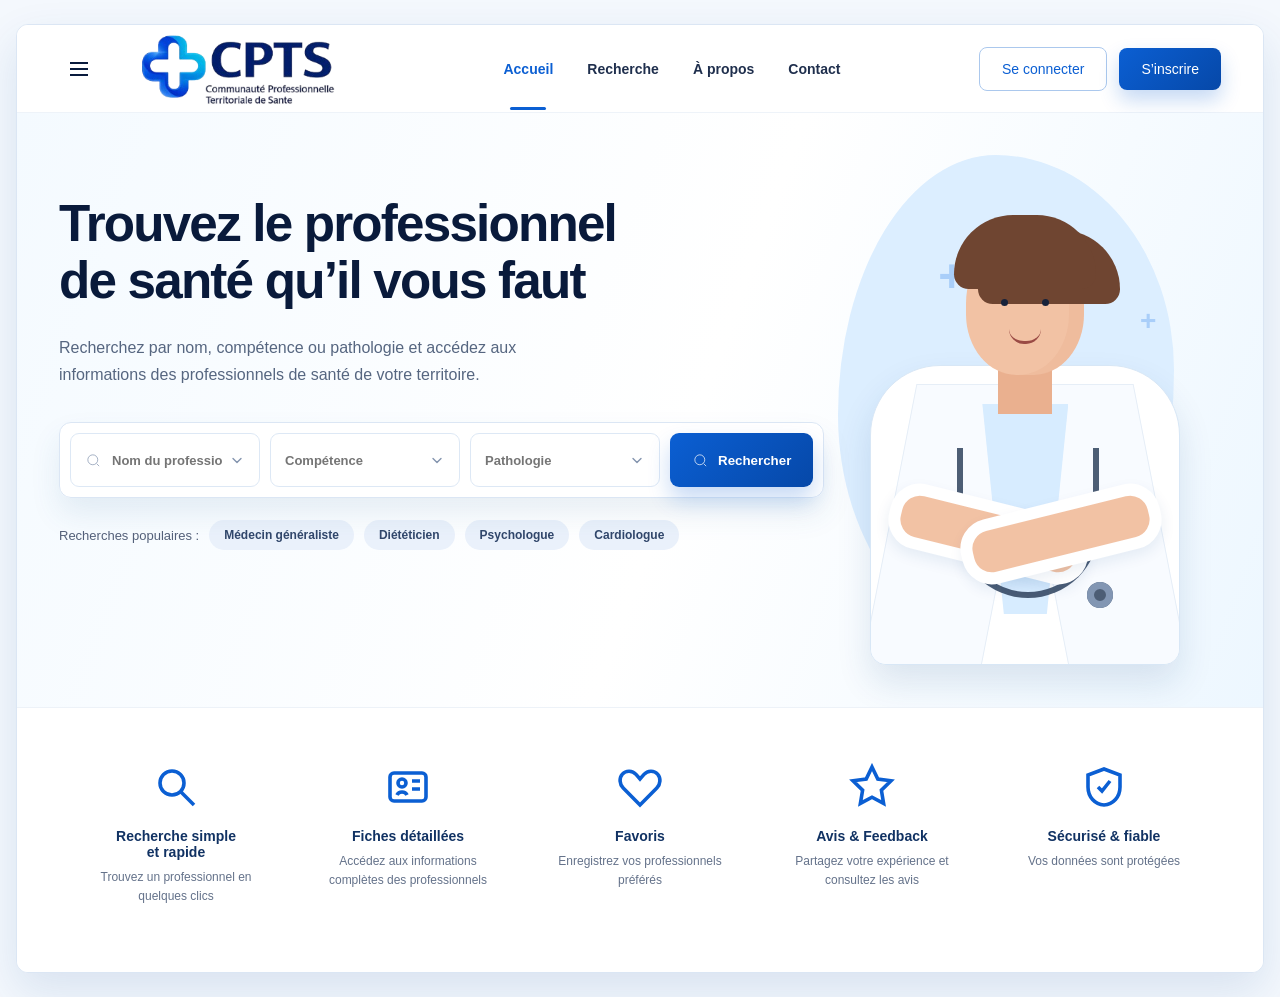
==== html/index.html @ df0cac4c "affiche login registre sur telephone" ====
<!DOCTYPE html>
<html lang="fr">

<head>
    <meta charset="UTF-8" />
    <meta name="viewport" content="width=device-width, initial-scale=1.0" />
    <title>CPTS - Recherche de professionnels de santé</title>
    <link rel="stylesheet" href="../css/index.css">
</head>

<body>
    <main class="page">
        <header id="header">
            <div class="header-left">
                <button class="sidebar-toggle" id="sidebarToggle" aria-label="Ouvrir le menu latéral">
                    <svg width="24" height="24" viewBox="0 0 24 24" fill="none" stroke="currentColor" stroke-width="2">
                        <line x1="3" y1="12" x2="21" y2="12"></line>
                        <line x1="3" y1="6" x2="21" y2="6"></line>
                        <line x1="3" y1="18" x2="21" y2="18"></line>
                    </svg>
                </button>
                <div class="brand">
                    <a href="index.html" class="logo-mark" aria-hidden="true"></a>
                </div>
            </div>

            <nav aria-label="Navigation principale">
                <a href="index.html" class="active">Accueil</a>
                <a href="recherche.html">Recherche</a>
                <a href="apropos.html">À propos</a>
                <a href="contact.html">Contact</a>
            </nav>

            <div class="header-actions">
                <a href="login.html" class="btn-outline"
                    style="text-decoration: none; display: inline-flex; align-items: center; justify-content: center;">Se
                    connecter</a>
                <a href="register.html" class="btn-primary"
                    style="text-decoration: none; display: inline-flex; align-items: center; justify-content: center;">
                    S’inscrire
                </a>
            </div>

            <button class="mobile-toggle" type="button" id="mobileMenu" aria-label="Ouvrir le menu">☰</button>
        </header>

        <section class="hero">
            <div class="hero-content">
                <h1>Trouvez le professionnel<br />de santé qu’il vous faut</h1>
                <p>
                    Recherchez par nom, compétence ou pathologie et accédez aux informations
                    des professionnels de santé de votre territoire.
                </p>

                <form class="search-panel" id="search" autocomplete="on">
                    <label class="field">
                        <svg viewBox="0 0 24 24" fill="none" stroke="currentColor">
                            <circle cx="11" cy="11" r="7"></circle>
                            <path d="M20 20l-3.5-3.5"></path>
                        </svg>
                        <input id="nameInput" type="text" placeholder="Nom du professionnel" />
                    </label>

                    <label class="field">
                        <div class="custom-select">
                            <input id="skillInput" type="text" placeholder="Compétence" autocomplete="on" />
                            <ul id="skillsList" class="dropdown-list"></ul>
                        </div>
                    </label>

                    <label class="field">
                        <div class="custom-select">
                            <input id="pathologyInput" type="text" placeholder="Pathologie" autocomplete="on" />
                            <ul id="pathologyList" class="dropdown-list"></ul>
                        </div>
                    </label>

                    <button class="search-btn" type="submit">
                        <svg width="17" height="17" viewBox="0 0 24 24" fill="none" stroke="currentColor">
                            <circle cx="11" cy="11" r="7"></circle>
                            <path d="M20 20l-3.5-3.5"></path>
                        </svg>
                        Rechercher
                    </button>
                </form>

                <div class="popular" aria-label="Recherches populaires">
                    <span>Recherches populaires :</span>
                    <button class="chip" type="button">Médecin généraliste</button>
                    <button class="chip" type="button">Diététicien</button>
                    <button class="chip" type="button">Psychologue</button>
                    <button class="chip" type="button">Cardiologue</button>
                </div>
            </div>

            <div class="doctor-visual" aria-hidden="true">
                <div class="blob"></div>
                <span class="plus one">+</span>
                <span class="plus two">+</span>
                <span class="plus three">+</span>

                <div class="doctor-card">
                    <div class="doctor-face">
                        <span class="eye left"></span>
                        <span class="eye right"></span>
                        <span class="smile"></span>
                    </div>
                    <div class="neck"></div>
                    <div class="body">
                        <div class="shirt"></div>
                        <div class="stethoscope"></div>
                    </div>
                    <div class="arms"></div>
                </div>
            </div>
        </section>

        <section class="features" aria-label="Fonctionnalités principales">
            <article class="feature">
                <div class="feature-icon">
                    <svg viewBox="0 0 24 24" fill="none" stroke="currentColor">
                        <circle cx="10" cy="10" r="6"></circle>
                        <path d="M14.5 14.5L21 21"></path>
                    </svg>
                </div>
                <h3>Recherche simple<br />et rapide</h3>
                <p>Trouvez un professionnel en quelques clics</p>
            </article>

            <article class="feature">
                <div class="feature-icon">
                    <svg viewBox="0 0 24 24" fill="none" stroke="currentColor">
                        <rect x="3" y="5" width="18" height="14" rx="2"></rect>
                        <circle cx="9" cy="10" r="2"></circle>
                        <path d="M6.5 16c.9-2 4.1-2 5 0"></path>
                        <path d="M14 9h4M14 13h4"></path>
                    </svg>
                </div>
                <h3>Fiches détaillées</h3>
                <p>Accédez aux informations complètes des professionnels</p>
            </article>

            <article class="feature">
                <div class="feature-icon">
                    <svg viewBox="0 0 24 24" fill="none" stroke="currentColor">
                        <path
                            d="M20.8 5.6c-1.8-2.1-5-1.9-6.8.1L12 8l-2-2.3C8.2 3.7 5 3.5 3.2 5.6c-1.7 2-1.5 5 .4 6.9L12 21l8.4-8.5c1.9-1.9 2.1-4.9.4-6.9z">
                        </path>
                    </svg>
                </div>
                <h3>Favoris</h3>
                <p>Enregistrez vos professionnels préférés</p>
            </article>

            <article class="feature">
                <div class="feature-icon">
                    <svg viewBox="0 0 24 24" fill="none" stroke="currentColor">
                        <path d="M12 2l2.9 6 6.6.9-4.8 4.7 1.1 6.6L12 17.1 6.2 20.2l1.1-6.6-4.8-4.7 6.6-.9L12 2z">
                        </path>
                    </svg>
                </div>
                <h3>Avis & Feedback</h3>
                <p>Partagez votre expérience et consultez les avis</p>
            </article>

            <article class="feature">
                <div class="feature-icon">
                    <svg viewBox="0 0 24 24" fill="none" stroke="currentColor">
                        <path d="M12 3l8 3v6c0 5-3.4 8.7-8 9-4.6-.3-8-4-8-9V6l8-3z"></path>
                        <path d="M9 12l2 2 4-5"></path>
                    </svg>
                </div>
                <h3>Sécurisé & fiable</h3>
                <p>Vos données sont protégées</p>
            </article>
        </section>
    </main>

    <div class="toast" id="toast">Recherche lancée</div>

    <script>
        const header = document.getElementById("header");
        const mobileMenu = document.getElementById("mobileMenu");
        const form = document.getElementById("search");
        const toast = document.getElementById("toast");
        const chips = document.querySelectorAll(".chip");
        const nameInput = document.getElementById("nameInput");
        const skillInput = document.getElementById("skillInput");

        mobileMenu.addEventListener("click", () => {
            header.classList.toggle("menu-open");
            mobileMenu.textContent = header.classList.contains("menu-open") ? "×" : "☰";
        });

        function showToast(message) {
            toast.textContent = message;
            toast.classList.add("show");
            setTimeout(() => toast.classList.remove("show"), 2200);
        }

        form.addEventListener("submit", (event) => {
            event.preventDefault();

            const name = nameInput.value.trim();
            const skill = skillInput.value;
            const pathology = document.getElementById("pathologyInput").value;

            const filters = [name, skill, pathology].filter(Boolean).join(" / ");
            showToast(filters ? `Recherche : ${filters}` : "Veuillez saisir une recherche");
        });

        chips.forEach((chip) => {
            chip.addEventListener("click", () => {
                skillInput.value = chip.textContent.trim();
                showToast(`Filtre sélectionné : ${chip.textContent.trim()}`);
            });
        });
    </script>

    <div class="sidebar-overlay" id="sidebarOverlay"></div>

    <aside class="app-sidebar" id="appSidebar">
        <div class="sidebar-header">
            <div class="brand">
                <a href="index.html" class="logo-mark" aria-hidden="true" style="width: 120px; height: 30px;"></a>
            </div>
            <button class="close-sidebar" id="closeSidebar">&times;</button>
        </div>

        <a href="#" class="nav-item">
            <svg viewBox="0 0 24 24" fill="none" stroke="currentColor">
                <path d="M20 21v-2a4 4 0 0 0-4-4H8a4 4 0 0 0-4 4v2"></path>
                <circle cx="12" cy="7" r="4"></circle>
            </svg>
            Mon profil
        </a>
        <a href="#" class="nav-item">
            <svg viewBox="0 0 24 24" fill="none" stroke="currentColor">
                <path
                    d="M20.8 5.6c-1.8-2.1-5-1.9-6.8.1L12 8l-2-2.3C8.2 3.7 5 3.5 3.2 5.6c-1.7 2-1.5 5 .4 6.9L12 21l8.4-8.5c1.9-1.9 2.1-4.9.4-6.9z">
                </path>
            </svg>
            Mes favoris
        </a>
        <a href="#" class="nav-item">
            <svg viewBox="0 0 24 24" fill="none" stroke="currentColor">
                <rect x="3" y="4" width="18" height="18" rx="2" ry="2"></rect>
                <line x1="16" y1="2" x2="16" y2="6"></line>
                <line x1="8" y1="2" x2="8" y2="6"></line>
                <line x1="3" y1="10" x2="21" y2="10"></line>
            </svg>
            Mes rendez-vous
        </a>

        <a href="login.html" class="nav-item logout">
            <svg viewBox="0 0 24 24" fill="none" stroke="currentColor">
                <path d="M9 21H5a2 2 0 0 1-2-2V5a2 2 0 0 1 2-2h4"></path>
                <polyline points="16 17 21 12 16 7"></polyline>
                <line x1="21" y1="12" x2="9" y2="12"></line>
            </svg>
            Déconnexion
        </a>
    </aside>

    <script src="../js/main.js"></script>
    <script src="../js/script.js"></script>
</body>

</html>
---- css/index.css ----
:root {
    --primary: #0b5fd3;
    --primary-dark: #0648a8;
    --primary-light: #eaf4ff;
    --cyan: #28c7df;
    --text: #091b3d;
    --muted: #6b7890;
    --border: #dbe6f4;
    --white: #ffffff;
    --shadow: 0 18px 45px rgba(18, 76, 145, 0.12);
    --radius: 18px;
}

* {
    box-sizing: border-box;
    margin: 0;
    padding: 0;
    font-family: Inter, Arial, Helvetica, sans-serif;
}

body {
    min-height: 100vh;
    background: #f4f8fd;
    color: var(--text);
}

.page {
    width: min(1280px, calc(100% - 32px));
    margin: 24px auto;
    background: var(--white);
    border: 1px solid var(--border);
    border-radius: 12px;
    overflow: hidden;
    box-shadow: var(--shadow);
}

header {
    height: 88px;
    display: flex;
    align-items: center;
    justify-content: space-between;
    padding: 0 42px;
    background: var(--white);
    border-bottom: 1px solid #eef3f9;
}

.brand {
    display: flex;
    align-items: flex-start;
    gap: 8px;
}

.logo-mark {
    width: 250px;
    height: 300px;
    margin-top: 2px;
    background-image: url("../images/logo.png");
    background-size: contain;
    background-repeat: no-repeat;
    background-position: left;
    flex-shrink: 0;
}

.brand-text strong {
    display: block;
    font-size: 28px;
    font-weight: 800;
    letter-spacing: -0.8px;
    color: #163d75;
    line-height: 0.95;
}

.brand-text span {
    display: block;
    margin-top: 5px;
    font-size: 7.5px;
    font-weight: 700;
    color: #263c5e;
    line-height: 1.15;
}

nav {
    display: flex;
    align-items: center;
    gap: 34px;
    font-size: 14px;
    font-weight: 600;
}

nav a {
    position: relative;
    text-decoration: none;
    color: #1f2f4d;
    transition: 0.2s ease;
}

nav a:hover,
nav a.active {
    color: var(--primary);
}

nav a.active::after {
    content: "";
    position: absolute;
    left: 50%;
    bottom: -33px;
    width: 36px;
    height: 3px;
    border-radius: 999px;
    background: var(--primary);
    transform: translateX(-50%);
}

.header-actions {
    display: flex;
    align-items: center;
    gap: 12px;
}

button {
    border: 0;
    cursor: pointer;
    font-weight: 700;
    transition: 0.2s ease;
}

.btn-outline,
.btn-primary {
    padding: 13px 22px;
    border-radius: 8px;
    font-size: 14px;
}

.btn-outline {
    color: var(--primary);
    background: var(--white);
    border: 1px solid #abc8ed;
}

.btn-primary {
    color: var(--white);
    background: linear-gradient(135deg, var(--primary), var(--primary-dark));
    box-shadow: 0 10px 20px rgba(11, 95, 211, 0.24);
}

.btn-outline:hover,
.btn-primary:hover,
.search-btn:hover {
    transform: translateY(-2px);
}

.mobile-toggle {
    display: none;
    width: 42px;
    height: 42px;
    border-radius: 10px;
    background: var(--primary-light);
    color: var(--primary);
    font-size: 24px;
}

.hero {
    position: relative;
    min-height: 590px;
    display: grid;
    grid-template-columns: 1.05fr 0.95fr;
    gap: 24px;
    padding: 82px 42px 42px;
    background: linear-gradient(110deg, #f4faff 0%, #ffffff 54%, #edf7ff 100%);
    overflow: hidden;
}

.hero-content {
    position: relative;
    z-index: 2;
    max-width: 820px;
    /* Increased from 660px */
}

.hero h1 {
    font-size: clamp(40px, 4vw, 58px);
    line-height: 1.12;
    letter-spacing: -1.8px;
    color: #091a3b;
    margin-bottom: 24px;
}

.hero p {
    max-width: 510px;
    color: #566680;
    font-size: 16px;
    line-height: 1.7;
    margin-bottom: 34px;
}

.search-panel {
    display: grid;
    grid-template-columns: 1.4fr 1.1fr 1.1fr auto;
    gap: 10px;
    align-items: center;
    width: min(1000px, 100%);
    padding: 10px;
    background: rgba(255, 255, 255, 0.92);
    border: 1px solid var(--border);
    border-radius: 12px;
    box-shadow: 0 16px 30px rgba(41, 94, 150, 0.1);
    backdrop-filter: blur(10px);
}

.field {
    min-height: 54px;
    width: 190px;
    display: flex;
    align-items: center;
    gap: 10px;
    padding: 0 14px;
    background: var(--white);
    border: 1px solid #dde8f5;
    border-radius: 9px;
    transition: all 0.2s ease;
}

.field:focus-within {
    border-color: var(--primary);
    box-shadow: 0 0 0 3px var(--primary-light);
}

.field svg {
    width: 17px;
    min-width: 17px;
    color: #8293ad;
}

.field input,
.field select {
    width: 100%;
    border: 0;
    outline: none;
    color: #23344f;
    background: transparent;
    font-size: 13px;
    font-weight: 600;
    cursor: pointer;

    /* Custom Dropdown Arrow */
    appearance: none;
    -webkit-appearance: none;
    -moz-appearance: none;
    background-image: url("data:image/svg+xml,%3Csvg viewBox='0 0 24 24' fill='none' stroke='%238293ad' stroke-width='2' stroke-linecap='round' stroke-linejoin='round' xmlns='http://www.w3.org/2000/svg'%3E%3Cpolyline points='6 9 12 15 18 9'%3E%3C/polyline%3E%3C/svg%3E");
    background-repeat: no-repeat;
    background-position: right center;
    background-size: 16px;
    padding-right: 22px;
    /* Ensures text doesn't overlap the new arrow */
}

.field select::-ms-expand {
    display: none;
}

.field input::-webkit-calendar-picker-indicator {
    opacity: 0;
    cursor: pointer;
}

.search-btn {
    min-height: 54px;
    padding: 0 22px;
    display: flex;
    align-items: center;
    gap: 9px;
    border-radius: 9px;
    color: var(--white);
    background: linear-gradient(135deg, var(--primary), var(--primary-dark));
    box-shadow: 0 12px 22px rgba(11, 95, 211, 0.23);
}

.popular {
    display: flex;
    align-items: center;
    flex-wrap: wrap;
    gap: 10px;
    margin-top: 22px;
    color: #54617a;
    font-size: 13px;
}

.chip {
    border: 0;
    padding: 8px 15px;
    border-radius: 999px;
    background: #eaf1fb;
    color: #31476b;
    font-size: 12px;
    font-weight: 700;
}

.chip:hover {
    background: #dceaff;
    color: var(--primary);
}

.doctor-visual {
    position: relative;
    display: flex;
    align-items: flex-end;
    justify-content: center;
    z-index: 1;
}

.blob {
    position: absolute;
    right: 28px;
    bottom: 10px;
    width: min(520px, 95%);
    height: 500px;
    border-radius: 47% 53% 44% 56% / 52% 43% 57% 48%;
    background: #dceeff;
    z-index: -1;
}

.plus {
    position: absolute;
    color: #a9cef9;
    font-weight: 900;
    font-size: 46px;
    user-select: none;
}

.plus.one {
    top: 54px;
    left: 90px;
}

.plus.two {
    right: 46px;
    top: 110px;
    font-size: 28px;
}

.plus.three {
    right: 172px;
    top: 210px;
    font-size: 20px;
    transform: rotate(45deg);
}

.doctor-card {
    width: min(410px, 92%);
    height: 470px;
    position: relative;
    display: flex;
    align-items: flex-end;
    justify-content: center;
}

.doctor-face {
    position: absolute;
    top: 38px;
    width: 118px;
    height: 142px;
    border-radius: 56% 56% 48% 48%;
    background: #f2c2a4;
    box-shadow: inset -15px 0 0 rgba(208, 137, 104, 0.12);
    z-index: 5;
}

.doctor-face::before {
    content: "";
    position: absolute;
    top: -18px;
    left: -12px;
    width: 142px;
    height: 74px;
    border-radius: 80px 80px 20px 20px;
    background: #6f4531;
    box-shadow: 24px 15px 0 #6f4531;
}

.eye {
    position: absolute;
    top: 66px;
    width: 7px;
    height: 7px;
    border-radius: 50%;
    background: #17223a;
    z-index: 6;
}

.eye.left {
    left: 35px;
}

.eye.right {
    right: 35px;
}

.smile {
    position: absolute;
    left: 43px;
    top: 96px;
    width: 32px;
    height: 15px;
    border-bottom: 3px solid #9a4b45;
    border-radius: 0 0 30px 30px;
    z-index: 6;
}

.neck {
    position: absolute;
    top: 165px;
    width: 54px;
    height: 54px;
    background: #eab08f;
    z-index: 4;
}

.body {
    position: absolute;
    bottom: 0;
    width: 310px;
    height: 300px;
    background: #ffffff;
    border-radius: 70px 70px 16px 16px;
    box-shadow: 0 18px 35px rgba(17, 66, 127, 0.12);
    border: 1px solid #d8e7f6;
    overflow: hidden;
}

.body::before,
.body::after {
    content: "";
    position: absolute;
    top: 18px;
    width: 118px;
    height: 280px;
    background: #f8fbff;
    border: 1px solid #e6eef7;
}

.body::before {
    left: 18px;
    transform: skewX(-11deg);
}

.body::after {
    right: 18px;
    transform: skewX(11deg);
}

.shirt {
    position: absolute;
    top: 38px;
    left: 50%;
    transform: translateX(-50%);
    width: 86px;
    height: 210px;
    background: #d7ecff;
    clip-path: polygon(0 0, 100% 0, 75% 100%, 25% 100%);
    z-index: 3;
}

.stethoscope {
    position: absolute;
    top: 82px;
    left: 86px;
    width: 142px;
    height: 150px;
    border: 6px solid #31445f;
    border-top: 0;
    border-radius: 0 0 80px 80px;
    z-index: 5;
    opacity: 0.86;
}

.stethoscope::after {
    content: "";
    position: absolute;
    right: -20px;
    bottom: -16px;
    width: 26px;
    height: 26px;
    border-radius: 50%;
    background: #31445f;
    box-shadow: inset 0 0 0 7px #6f86a7;
}

.arms {
    position: absolute;
    bottom: 110px;
    width: 360px;
    height: 70px;
    z-index: 6;
}

.arms::before,
.arms::after {
    content: "";
    position: absolute;
    top: 16px;
    width: 180px;
    height: 42px;
    border-radius: 30px;
    background: #f2c2a4;
    border: 12px solid #ffffff;
    box-shadow: 0 6px 14px rgba(17, 66, 127, 0.08);
}

.arms::before {
    left: 42px;
    transform: rotate(14deg);
}

.arms::after {
    right: 42px;
    transform: rotate(-14deg);
}

.features {
    display: grid;
    grid-template-columns: repeat(5, 1fr);
    gap: 22px;
    padding: 42px 54px 54px;
    background: var(--white);
    border-top: 1px solid #edf2f8;
}

.feature {
    text-align: center;
    padding: 12px;
}

.feature-icon {
    width: 50px;
    height: 50px;
    margin: 0 auto 16px;
    display: grid;
    place-items: center;
    color: var(--primary);
}

.feature-icon svg {
    width: 48px;
    height: 48px;
    stroke-width: 1.8;
}

.feature h3 {
    font-size: 14px;
    color: #113263;
    margin-bottom: 8px;
}

.feature p {
    color: #64728a;
    font-size: 12px;
    line-height: 1.6;
}

.toast {
    position: fixed;
    left: 50%;
    bottom: 24px;
    transform: translateX(-50%) translateY(120px);
    opacity: 0;
    padding: 14px 18px;
    border-radius: 999px;
    background: #0b5fd3;
    color: white;
    font-size: 14px;
    font-weight: 700;
    box-shadow: 0 18px 40px rgba(11, 95, 211, 0.25);
    transition: 0.3s ease;
    z-index: 10;
}

.toast.show {
    transform: translateX(-50%) translateY(0);
    opacity: 1;
}

@media (max-width: 1000px) {
    header {
        padding: 0 24px;
    }

    nav,
    .header-actions {
        display: none;
    }

    .mobile-toggle {
        display: block;
    }

    header {
        position: relative;
    }

    header.menu-open nav,
    header.menu-open .header-actions {
        position: absolute;
        left: 32px;
        right: 32px;
        z-index: 20;
        display: grid;
        gap: 14px;
        padding: 20px;
        background: white;
        border: 1px solid var(--border);
        box-shadow: var(--shadow);
    }

    header.menu-open nav {
        top: 96px;
        border-radius: 16px 16px 0 0;
    }

    header.menu-open .header-actions {
        top: 285px;
        border-radius: 0 0 16px 16px;
    }

    header.menu-open nav a.active::after {
        display: none;
    }

    .hero {
        grid-template-columns: 1fr;
        padding: 56px 24px 24px;
    }

    .doctor-card {
        height: 390px;
    }

    .features {
        grid-template-columns: repeat(2, 1fr);
    }
}

@media (max-width: 760px) {
    .page {
        width: min(100% - 20px, 1280px);
        margin: 10px auto;
    }

    .brand-text strong {
        font-size: 23px;
    }

    .hero h1 {
        font-size: 34px;
    }

    .search-panel {
        grid-template-columns: 1fr;
    }

    .search-btn {
        justify-content: center;
    }

    .features {
        grid-template-columns: 1fr;
        padding: 30px 24px;
    }
}

/* --- BOUTON TOGGLE (HAMBURGER GAUCHE) --- */
.sidebar-toggle {
    background: transparent;
    border: none;
    color: var(--text);
    cursor: pointer;
    padding: 8px;
    margin-right: 16px;
    display: flex;
    align-items: center;
    justify-content: center;
    border-radius: 8px;
    transition: background 0.2s, color 0.2s;
}

.sidebar-toggle:hover {
    background: var(--primary-light);
    color: var(--primary);
}

.header-left {
    display: flex;
    align-items: center;
}

/* --- LE MENU LATÉRAL COULISSANT (SIDEBAR) --- */
.app-sidebar {
    position: fixed;
    top: 0;
    left: -320px;
    /* Caché par défaut en dehors de l'écran */
    width: 280px;
    height: 100vh;
    background: var(--white);
    box-shadow: 4px 0 24px rgba(9, 27, 61, 0.15);
    z-index: 1000;
    transition: left 0.3s cubic-bezier(0.4, 0, 0.2, 1);
    display: flex;
    flex-direction: column;
    padding: 24px 16px;
    overflow-y: auto;
}

.app-sidebar.open {
    left: 0;
    /* Apparaît à l'écran */
}

/* --- OVERLAY (FOND SOMBRE QUAND LE MENU EST OUVERT) --- */
.sidebar-overlay {
    position: fixed;
    top: 0;
    left: 0;
    width: 100vw;
    height: 100vh;
    background: rgba(9, 27, 61, 0.4);
    backdrop-filter: blur(2px);
    z-index: 999;
    opacity: 0;
    visibility: hidden;
    transition: all 0.3s ease;
}

.sidebar-overlay.open {
    opacity: 1;
    visibility: visible;
}

/* --- EN-TÊTE ET LIENS DE LA SIDEBAR --- */
.sidebar-header {
    display: flex;
    align-items: center;
    justify-content: space-between;
    margin-bottom: 32px;
    padding: 0 8px;
}

.close-sidebar {
    background: none;
    border: none;
    font-size: 28px;
    color: var(--muted);
    cursor: pointer;
    line-height: 1;
}

.close-sidebar:hover {
    color: var(--primary);
}

.nav-item {
    display: flex;
    align-items: center;
    gap: 12px;
    padding: 12px 16px;
    color: var(--muted);
    text-decoration: none;
    border-radius: 8px;
    font-weight: 600;
    font-size: 14px;
    transition: all 0.2s ease;
    margin-bottom: 4px;
}

.nav-item svg {
    width: 20px;
    height: 20px;
    stroke-width: 2;
}

.nav-item:hover {
    background: #f8fbff;
    color: var(--primary);
}

.nav-item.active {
    background: var(--primary-light);
    color: var(--primary);
}

.nav-item.logout {
    margin-top: auto;
    color: #d6324b;
}

.nav-item.logout:hover {
    background: #fff0f2;
}

.custom-select {
    position: relative;
    width: 100%;
}

.dropdown-list {
    position: absolute;
    top: 100%;
    left: 0;
    right: 0;

    max-height: 180px;
    /* about 5 items */
    overflow-y: auto;

    background: white;
    border: 1px solid #ddd;
    border-radius: 10px;
    margin: 6px 0 0;
    padding: 0;
    list-style: none;

    z-index: 1000;
    display: none;
}

.dropdown-list li {
    padding: 10px 14px;
    cursor: pointer;
}

.dropdown-list li:hover {
    background: #f2f2f2;
}

.register-section {
    padding: 48px 20px 80px;
    display: flex;
    justify-content: center;
}

.register-card {
    width: min(1050px, 100%);
    background: #ffffff;
    border-radius: 28px;
    padding: 36px;
    box-shadow: 0 24px 70px rgba(15, 23, 42, 0.10);
}

.register-heading {
    text-align: center;
    margin-bottom: 32px;
}

.register-badge {
    display: inline-flex;
    padding: 8px 14px;
    border-radius: 999px;
    background: #e8f7f2;
    color: #0f8f6d;
    font-weight: 700;
    font-size: 14px;
    margin-bottom: 12px;
}

.register-heading h1 {
    margin: 0 0 10px;
    font-size: clamp(32px, 5vw, 52px);
    color: #123;
}

.register-heading p {
    max-width: 660px;
    margin: 0 auto;
    color: #64748b;
    line-height: 1.7;
}

.register-form {
    display: flex;
    flex-direction: column;
    gap: 24px;
}

.form-grid {
    display: grid;
    grid-template-columns: repeat(2, minmax(0, 1fr));
    gap: 18px;
}

.form-group {
    display: flex;
    flex-direction: column;
    gap: 8px;
}

.form-group.full {
    grid-column: 1 / -1;
}

.form-group span,
.role-title {
    font-weight: 700;
    color: #1e293b;
}

.form-group input,
.form-group select,
.form-group textarea {
    width: 100%;
    border: 1px solid #dbe4ef;
    border-radius: 16px;
    padding: 14px 16px;
    font: inherit;
    outline: none;
    background: #f8fafc;
}

.form-group input:focus,
.form-group select:focus,
.form-group textarea:focus {
    border-color: #38bdf8;
    background: #ffffff;
    box-shadow: 0 0 0 4px rgba(56, 189, 248, 0.15);
}

.role-box,
.patient-fields,
.doctor-fields {
    border: 1px solid #e2e8f0;
    border-radius: 22px;
    padding: 22px;
    background: #f8fafc;
}

.role-options {
    display: grid;
    grid-template-columns: repeat(2, minmax(0, 1fr));
    gap: 16px;
}

.role-option {
    display: flex;
    gap: 12px;
    align-items: flex-start;
    background: #ffffff;
    border: 1px solid #e2e8f0;
    border-radius: 18px;
    padding: 16px;
    cursor: pointer;
}

.role-option strong {
    display: block;
    color: #0f172a;
}

.role-option small {
    color: #64748b;
}

.patient-fields h2,
.doctor-fields h2 {
    margin: 0 0 18px;
    color: #0f172a;
}

.hidden {
    display: none;
}

.helper-text,
.empty-message {
    margin: 0 0 10px;
    color: #64748b;
    font-size: 14px;
}

.checkbox-scroll {
    max-height: 190px;
    overflow-y: auto;
    border: 1px solid #dbe4ef;
    border-radius: 16px;
    background: #ffffff;
    padding: 10px;
}

.checkbox-item {
    display: flex;
    align-items: center;
    gap: 10px;
    padding: 9px 10px;
    border-radius: 12px;
    cursor: pointer;
}

.checkbox-item:hover {
    background: #f1f5f9;
}

.terms-line {
    display: flex;
    gap: 10px;
    align-items: flex-start;
    color: #475569;
}

.submit-register {
    border: none;
    border-radius: 18px;
    padding: 16px 22px;
    font-weight: 800;
    cursor: pointer;
    background: linear-gradient(135deg, #18b58f, #38bdf8);
    color: #ffffff;
    font-size: 16px;
    box-shadow: 0 14px 30px rgba(24, 181, 143, 0.25);
}

.login-link {
    text-align: center;
    color: #64748b;
}

.login-link a {
    color: #0f8f6d;
    font-weight: 700;
    text-decoration: none;
}

@media (max-width: 760px) {
    .register-card {
        padding: 24px;
        border-radius: 22px;
    }

    .form-grid,
    .role-options {
        grid-template-columns: 1fr;
    }
}
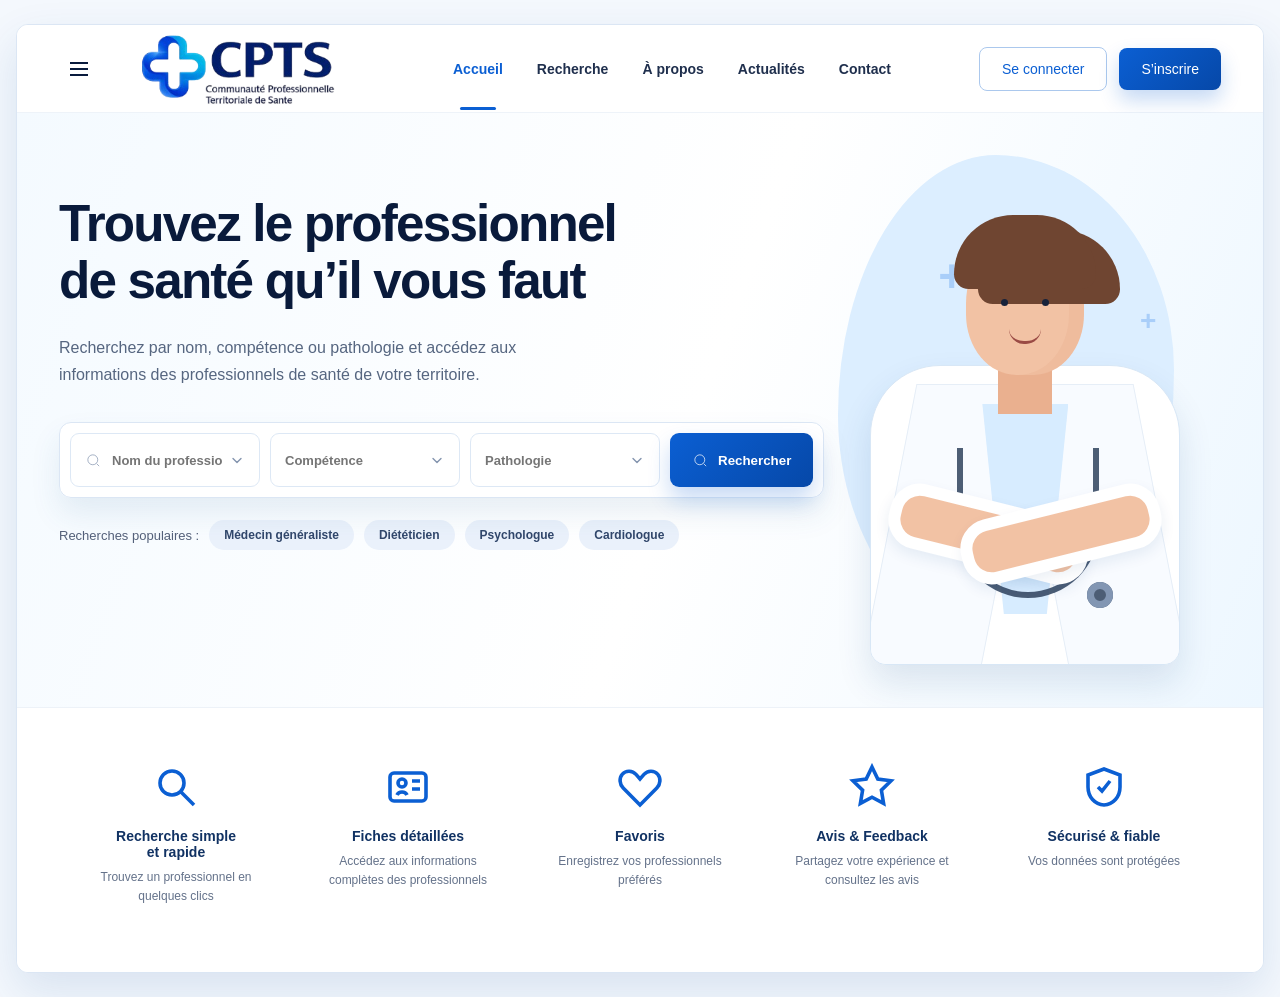
==== commit e9fb5677: "Update index.html" ====
--- a/html/index.html
+++ b/html/index.html
@@ -24,17 +24,14 @@
                 </div>
             </div>
 
-            <nav aria-label="Navigation principale">
-                <a href="index.html" class="active">Accueil</a>
-                <a href="recherche.html">Recherche</a>
-                <a href="apropos.html">À propos</a>
-                <a href="contact.html">Contact</a>
-            </nav>
-
-            <div class="header-actions">
+            <nav aria-label="Navigation principale" id="mainNav" style="visibility: hidden;"></nav>
+
+            <div class="header-actions" id="headerActions" style="visibility: hidden;">
                 <a href="login.html" class="btn-outline"
-                    style="text-decoration: none; display: inline-flex; align-items: center; justify-content: center;">Se
-                    connecter</a>
+                    style="text-decoration: none; display: inline-flex; align-items: center; justify-content: center;">
+                    Se connecter
+                </a>
+
                 <a href="register.html" class="btn-primary"
                     style="text-decoration: none; display: inline-flex; align-items: center; justify-content: center;">
                     S’inscrire
@@ -202,11 +199,29 @@
             event.preventDefault();
 
             const name = nameInput.value.trim();
-            const skill = skillInput.value;
-            const pathology = document.getElementById("pathologyInput").value;
-
-            const filters = [name, skill, pathology].filter(Boolean).join(" / ");
-            showToast(filters ? `Recherche : ${filters}` : "Veuillez saisir une recherche");
+            const skill = skillInput.value.trim();
+            const pathology = document.getElementById("pathologyInput").value.trim();
+
+            if (!name && !skill && !pathology) {
+                showToast("Veuillez saisir une recherche");
+                return;
+            }
+
+            const params = new URLSearchParams();
+
+            if (name) {
+                params.set("name", name);
+            }
+
+            if (skill) {
+                params.set("skill", skill);
+            }
+
+            if (pathology) {
+                params.set("pathology", pathology);
+            }
+
+            window.location.href = `recherche.html?${params.toString()}`;
         });
 
         chips.forEach((chip) => {
@@ -227,43 +242,125 @@
             <button class="close-sidebar" id="closeSidebar">&times;</button>
         </div>
 
-        <a href="#" class="nav-item">
-            <svg viewBox="0 0 24 24" fill="none" stroke="currentColor">
-                <path d="M20 21v-2a4 4 0 0 0-4-4H8a4 4 0 0 0-4 4v2"></path>
-                <circle cx="12" cy="7" r="4"></circle>
-            </svg>
-            Mon profil
-        </a>
-        <a href="#" class="nav-item">
-            <svg viewBox="0 0 24 24" fill="none" stroke="currentColor">
-                <path
-                    d="M20.8 5.6c-1.8-2.1-5-1.9-6.8.1L12 8l-2-2.3C8.2 3.7 5 3.5 3.2 5.6c-1.7 2-1.5 5 .4 6.9L12 21l8.4-8.5c1.9-1.9 2.1-4.9.4-6.9z">
-                </path>
-            </svg>
-            Mes favoris
-        </a>
-        <a href="#" class="nav-item">
-            <svg viewBox="0 0 24 24" fill="none" stroke="currentColor">
-                <rect x="3" y="4" width="18" height="18" rx="2" ry="2"></rect>
-                <line x1="16" y1="2" x2="16" y2="6"></line>
-                <line x1="8" y1="2" x2="8" y2="6"></line>
-                <line x1="3" y1="10" x2="21" y2="10"></line>
-            </svg>
-            Mes rendez-vous
-        </a>
-
-        <a href="login.html" class="nav-item logout">
-            <svg viewBox="0 0 24 24" fill="none" stroke="currentColor">
-                <path d="M9 21H5a2 2 0 0 1-2-2V5a2 2 0 0 1 2-2h4"></path>
-                <polyline points="16 17 21 12 16 7"></polyline>
-                <line x1="21" y1="12" x2="9" y2="12"></line>
-            </svg>
-            Déconnexion
-        </a>
+        <div id="sidebarLinks"></div>
     </aside>
 
     <script src="../js/main.js"></script>
     <script src="../js/script.js"></script>
+
+    <script>
+        async function updateHeaderAuth() {
+            const headerActions = document.getElementById("headerActions");
+            const mainNav = document.getElementById("mainNav");
+            const sidebarLinks = document.getElementById("sidebarLinks");
+
+            if (!headerActions) return;
+
+            try {
+                const response = await fetch("../php/checkAuth.php", {
+                    cache: "no-store"
+                });
+
+                const data = await response.json();
+
+                if (data.connected) {
+                    headerActions.innerHTML = `
+                    <a href="../php/monprofil.php" class="btn-outline"
+                        style="text-decoration: none; display: inline-flex; align-items: center; justify-content: center;">
+                        Mon profil
+                    </a>
+
+                    <a href="../php/logout.php" class="btn-primary"
+                        style="text-decoration: none; display: inline-flex; align-items: center; justify-content: center;">
+                        Déconnexion
+                    </a>
+                `;
+
+                    if (data.role === "doctor") {
+                        mainNav.innerHTML = `
+                        <a href="index.html" class="active">Accueil</a>
+                        <a href="apropos.html">À propos</a>
+                        <a href="actualite.html">Actualités</a>
+                        <a href="contact.html">Contact</a>
+                    `;
+
+                        if (sidebarLinks) {
+                            sidebarLinks.innerHTML = `
+                            <a href="../php/monprofil.php" class="nav-item active">Mon profil</a>
+                            <a href="../php/monprofil.php#professional-info" class="nav-item">Mes informations professionnelles</a>
+                            <a href="rendezvous.html" class="nav-item">Mes rendez-vous patients</a>
+                            <a href="../php/logout.php" class="nav-item logout">Déconnexion</a>
+                        `;
+                        }
+                    } else {
+                        mainNav.innerHTML = `
+                        <a href="index.html" class="active">Accueil</a>
+                        <a href="recherche.html">Recherche</a>
+                        <a href="apropos.html">À propos</a>
+                        <a href="actualite.html">Actualités</a>
+                        <a href="contact.html">Contact</a>
+                    `;
+
+                        if (sidebarLinks) {
+                            sidebarLinks.innerHTML = `
+                            <a href="../php/monprofil.php" class="nav-item active">Mon profil</a>
+                            <a href="favoris.html" class="nav-item">Mes favoris</a>
+                            <a href="rendezvous.html" class="nav-item">Mes rendez-vous</a>
+                            <a href="../php/logout.php" class="nav-item logout">Déconnexion</a>
+                        `;
+                        }
+                    }
+
+                } else {
+                    headerActions.innerHTML = `
+                    <a href="login.html" class="btn-outline"
+                        style="text-decoration: none; display: inline-flex; align-items: center; justify-content: center;">
+                        Se connecter
+                    </a>
+
+                    <a href="register.html" class="btn-primary"
+                        style="text-decoration: none; display: inline-flex; align-items: center; justify-content: center;">
+                        S’inscrire
+                    </a>
+                `;
+
+                    mainNav.innerHTML = `
+                    <a href="index.html" class="active">Accueil</a>
+                    <a href="recherche.html">Recherche</a>
+                    <a href="apropos.html">À propos</a>
+                    <a href="actualite.html">Actualités</a>
+                    <a href="contact.html">Contact</a>
+                `;
+
+                    if (sidebarLinks) {
+                        sidebarLinks.innerHTML = `
+                    <a href="../php/monprofil.php" class="nav-item active">Mon profil</a>
+                    <a href="favoris.html" class="nav-item">Mes favoris</a>
+                    <a href="rendezvous.html" class="nav-item">Mes rendez-vous</a>
+    `;
+                    }
+                }
+
+                headerActions.style.visibility = "visible";
+                mainNav.style.visibility = "visible";
+
+            } catch (error) {
+                console.error("Erreur vérification connexion:", error);
+                mainNav.innerHTML = `
+    <a href="index.html" class="active">Accueil</a>
+    <a href="recherche.html">Recherche</a>
+    <a href="apropos.html">À propos</a>
+    <a href="actualite.html">Actualités</a>
+    <a href="contact.html">Contact</a>
+`;
+
+                headerActions.style.visibility = "visible";
+                mainNav.style.visibility = "visible";
+            }
+        }
+
+        updateHeaderAuth();
+    </script>
 </body>
 
-</html>+</html>
--- a/css/index.css
+++ b/css/index.css
@@ -630,10 +630,6 @@
         padding: 56px 24px 24px;
     }
 
-    .doctor-card {
-        height: 390px;
-    }
-
     .features {
         grid-template-columns: repeat(2, 1fr);
     }
@@ -659,6 +655,41 @@
 
     .search-btn {
         justify-content: center;
+    }
+
+    .doctor-visual {
+        min-height: 360px;
+        align-items: center;
+        overflow: hidden;
+    }
+
+    .doctor-card {
+        height: 470px;
+        transform: scale(0.78);
+        transform-origin: center bottom;
+    }
+
+    .blob {
+        width: 360px;
+        height: 360px;
+        right: 50%;
+        transform: translateX(50%);
+        bottom: 20px;
+    }
+
+    .plus.one {
+        top: 30px;
+        left: 40px;
+    }
+
+    .plus.two {
+        right: 40px;
+        top: 70px;
+    }
+
+    .plus.three {
+        right: 120px;
+        top: 150px;
     }
 
     .features {
@@ -996,6 +1027,42 @@
     background: #f1f5f9;
 }
 
+.checkbox-scroll {
+    display: flex;
+    flex-direction: column;
+    gap: 6px;
+}
+
+.checkbox-item {
+    display: flex;
+    align-items: center;
+    justify-content: flex-start;
+    gap: 12px;
+    width: 100%;
+    padding: 10px 12px;
+    border-radius: 12px;
+    cursor: pointer;
+}
+
+.checkbox-item input[type="checkbox"] {
+    width: 18px;
+    height: 18px;
+    min-width: 18px;
+    flex: 0 0 18px;
+    margin: 0;
+    padding: 0;
+    box-shadow: none;
+    cursor: pointer;
+    accent-color: var(--primary);
+}
+
+.checkbox-item span {
+    flex: 1;
+    color: var(--text);
+    font-weight: 600;
+    line-height: 1.4;
+}
+
 .terms-line {
     display: flex;
     gap: 10px;
@@ -1036,4 +1103,4 @@
     .role-options {
         grid-template-columns: 1fr;
     }
-}+}
